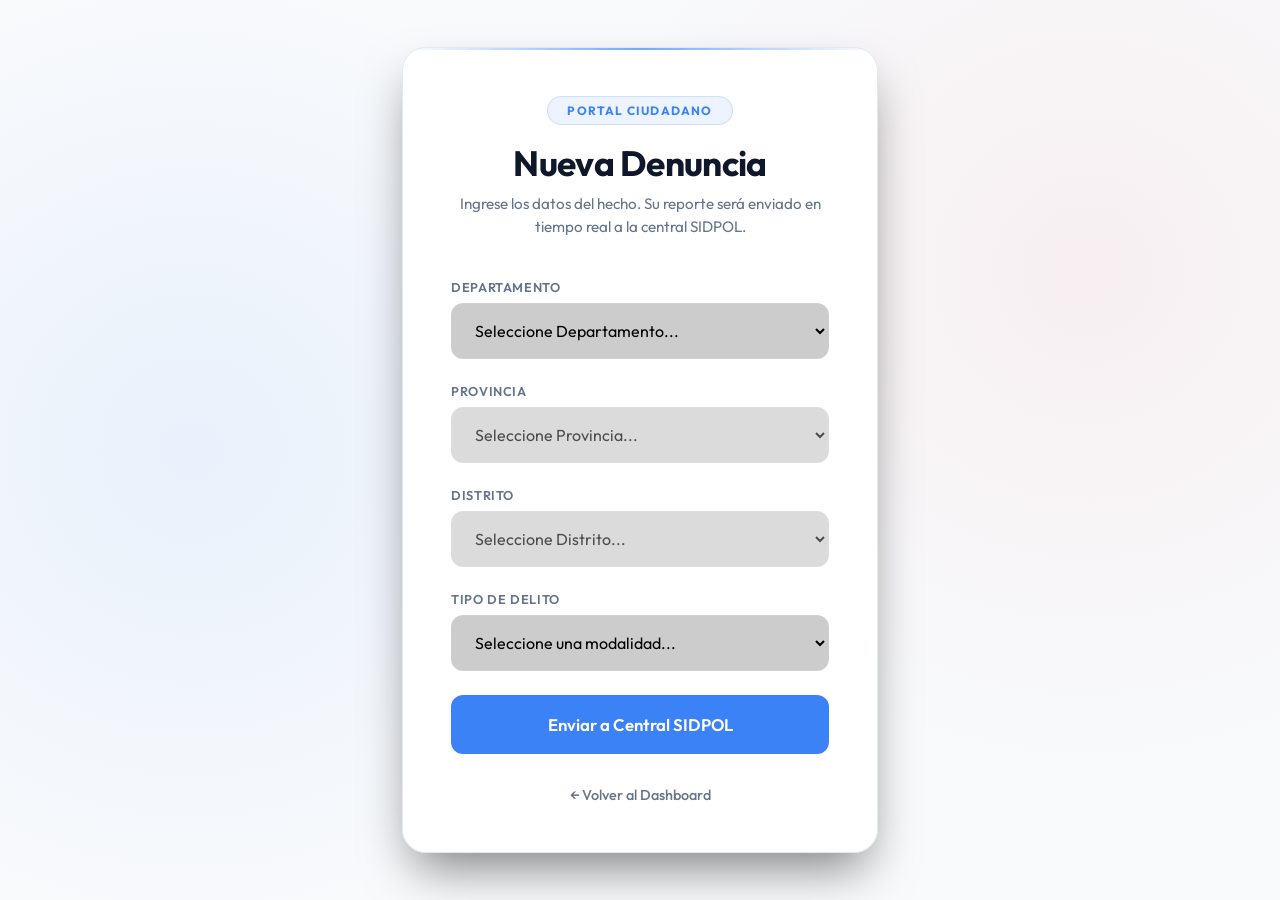
==== app/templates/denuncia.html @ d7db2ab9 "feat: change all" ====
<!DOCTYPE html>
<html lang="es">
<head>
    <meta charset="UTF-8">
    <meta name="viewport" content="width=device-width, initial-scale=1.0">
    <title>Portal Ciudadano — Nueva Denuncia</title>
    
    <link rel="preconnect" href="https://fonts.googleapis.com">
    <link rel="preconnect" href="https://fonts.gstatic.com" crossorigin>
    <link href="https://fonts.googleapis.com/css2?family=Outfit:wght@300;400;500;600;700&display=swap" rel="stylesheet">
    
    <style>
        :root {
            --bg-dark: #f8fafc;
            --card-bg: rgba(255, 255, 255, 0.95);
            --border: #e2e8f0;
            --accent: #3b82f6;
            --accent-hover: #2563eb;
            --text-main: #0f172a;
            --text-muted: #64748b;
            --danger: #ef4444;
            --success: #10b981;
        }

        * { box-sizing: border-box; margin: 0; padding: 0; font-family: 'Outfit', sans-serif; }

        body {
            background-color: var(--bg-dark);
            color: var(--text-main);
            min-height: 100vh;
            display: flex;
            align-items: center;
            justify-content: center;
            background-image: 
                radial-gradient(circle at 15% 50%, rgba(59, 130, 246, 0.08) 0%, transparent 40%),
                radial-gradient(circle at 85% 30%, rgba(239, 68, 68, 0.06) 0%, transparent 40%);
        }

        .container {
            width: 100%;
            max-width: 540px;
            padding: 2rem;
            position: relative;
            z-index: 1;
        }

        .glass-card {
            background: var(--card-bg);
            backdrop-filter: blur(20px);
            -webkit-backdrop-filter: blur(20px);
            border: 1px solid var(--border);
            border-radius: 24px;
            padding: 3rem;
            box-shadow: 0 25px 50px -12px rgba(0, 0, 0, 0.5);
            position: relative;
            overflow: hidden;
        }

        /* Top glow line */
        .glass-card::before {
            content: '';
            position: absolute;
            top: 0; left: 0; right: 0; height: 2px;
            background: linear-gradient(90deg, transparent, var(--accent), transparent);
            opacity: 0.7;
        }

        .header { text-align: center; margin-bottom: 2.5rem; }
        .logo-badge {
            display: inline-block;
            background: rgba(79, 142, 247, 0.1);
            color: var(--accent);
            padding: 0.4rem 1.2rem;
            border-radius: 100px;
            font-size: 0.75rem;
            font-weight: 700;
            letter-spacing: 0.1em;
            margin-bottom: 1rem;
            border: 1px solid rgba(79, 142, 247, 0.2);
        }
        h1 { font-size: 2.2rem; font-weight: 700; margin-bottom: 0.5rem; letter-spacing: -0.02em; }
        p.subtitle { color: var(--text-muted); font-size: 0.95rem; line-height: 1.5; }

        .form-group { margin-bottom: 1.5rem; position: relative; }
        
        label {
            display: block;
            font-size: 0.8rem;
            font-weight: 600;
            color: var(--text-muted);
            margin-bottom: 0.5rem;
            text-transform: uppercase;
            letter-spacing: 0.05em;
        }

        input, select {
            width: 100%;
            background: rgba(0, 0, 0, 0.2);
            border: 1px solid rgba(255, 255, 255, 0.08);
            color: black;
            padding: 1rem 1.2rem;
            border-radius: 12px;
            font-size: 1rem;
            transition: all 0.3s ease;
            outline: none;
        }

        input:focus, select:focus {
            border-color: var(--accent);
            background: rgba(0, 0, 0, 0.4);
            box-shadow: 0 0 0 4px rgba(79, 142, 247, 0.1);
        }

        select option {
            background: var(--bg-dark);
            color: black;
            padding: 10px;
        }

        .btn-submit {
            width: 100%;
            background: var(--accent);
            color: white;
            border: none;
            padding: 1.2rem;
            border-radius: 12px;
            font-size: 1.05rem;
            font-weight: 600;
            cursor: pointer;
            transition: all 0.3s ease;
            margin-top: 1rem;
            display: flex;
            align-items: center;
            justify-content: center;
            gap: 10px;
        }

        .btn-submit:hover {
            background: var(--accent-hover);
            transform: translateY(-2px);
            box-shadow: 0 10px 20px -10px var(--accent);
        }

        .btn-submit:active { transform: translateY(0); }

        /* Loader */
        .spinner {
            display: none;
            width: 20px; height: 20px;
            border: 3px solid rgba(255,255,255,0.3);
            border-radius: 50%;
            border-top-color: white;
            animation: spin 1s linear infinite;
        }
        @keyframes spin { to { transform: rotate(360deg); } }

        .btn-submit.loading .spinner { display: block; }
        .btn-submit.loading .btn-text { opacity: 0.8; }

        /* Toast Notification */
        .toast {
            position: fixed;
            bottom: 30px; left: 50%;
            transform: translateX(-50%) translateY(100px);
            background: var(--success);
            color: #000;
            padding: 1rem 2rem;
            border-radius: 100px;
            font-weight: 600;
            font-size: 0.95rem;
            box-shadow: 0 10px 30px -10px var(--success);
            opacity: 0;
            transition: all 0.5s cubic-bezier(0.68, -0.55, 0.265, 1.55);
            z-index: 1000;
            display: flex; align-items: center; gap: 10px;
        }

        .toast.show {
            transform: translateX(-50%) translateY(0);
            opacity: 1;
        }

        .back-link {
            display: inline-block;
            margin-top: 2rem;
            color: var(--text-muted);
            text-decoration: none;
            font-size: 0.9rem;
            font-weight: 500;
            transition: color 0.2s;
            text-align: center;
            width: 100%;
        }
        .back-link:hover { color: white; }

        @media (max-width: 600px) {
            .glass-card { padding: 2rem; }
            h1 { font-size: 1.8rem; }
        }
    </style>
</head>
<body>

    <div class="container">
        <div class="glass-card">
            <div class="header">
                <div class="logo-badge">PORTAL CIUDADANO</div>
                <h1>Nueva Denuncia</h1>
                <p class="subtitle">Ingrese los datos del hecho. Su reporte será enviado en tiempo real a la central SIDPOL.</p>
            </div>

            <form id="denunciaForm">
                <div class="form-group">
                    <label>Departamento</label>
                    <select id="departamento" required>
                        <option value="" disabled selected>Seleccione Departamento...</option>
                    </select>
                </div>
                
                <div class="form-group">
                    <label>Provincia</label>
                    <select id="provincia" required disabled>
                        <option value="" disabled selected>Seleccione Provincia...</option>
                    </select>
                </div>
                
                <div class="form-group">
                    <label>Distrito</label>
                    <select id="distrito" required disabled>
                        <option value="" disabled selected>Seleccione Distrito...</option>
                    </select>
                </div>
                
                <div class="form-group">
                    <label>Tipo de Delito</label>
                    <select id="tipo_hecho" required>
                        <option value="" disabled selected>Seleccione una modalidad...</option>
                        <option value="ROBO AGRAVADO">Robo Agravado (Crítico)</option>
                        <option value="HURTO SIMPLE">Hurto Simple</option>
                        <option value="HOMICIDIO">Homicidio (Crítico)</option>
                        <option value="EXTORSION">Extorsión</option>
                        <option value="VIOLACION SEXUAL">Violación Sexual (Crítico)</option>
                        <option value="ESTAFA">Estafa</option>
                    </select>
                </div>

                <button type="submit" class="btn-submit" id="submitBtn">
                    <span class="spinner"></span>
                    <span class="btn-text">Enviar a Central SIDPOL</span>
                </button>
            </form>

            <a href="/" class="back-link">← Volver al Dashboard</a>
        </div>
    </div>

    <!-- Data invisible para Javascript (Evita errores en el IDE) -->
    <script id="ubigeo-data" type="application/json">
        {{ ubigeo | tojson | safe }}
    </script>

    <!-- Toast Notification -->
    <div class="toast" id="toast">
        <svg width="20" height="20" viewBox="0 0 24 24" fill="none" stroke="currentColor" stroke-width="3" stroke-linecap="round" stroke-linejoin="round"><polyline points="20 6 9 17 4 12"></polyline></svg>
        Denuncia ingresada al sistema
    </div>

    <script>
        const form = document.getElementById('denunciaForm');
        const btn = document.getElementById('submitBtn');
        const toast = document.getElementById('toast');

        form.addEventListener('submit', async (e) => {
            e.preventDefault();
            
            // UI Loading state
            btn.classList.add('loading');
            btn.disabled = true;

            const payload = {
                departamento: document.getElementById('departamento').value,
                provincia: document.getElementById('provincia').value,
                distrito: document.getElementById('distrito').value,
                tipo_hecho: document.getElementById('tipo_hecho').value
            };

            try {
                const res = await fetch('/api/denunciar', {
                    method: 'POST',
                    headers: { 'Content-Type': 'application/json' },
                    body: JSON.stringify(payload)
                });
                const data = await res.json();
                
                if (data.status === 'success') {
                    // Show success
                    form.reset();
                    toast.classList.add('show');
                    setTimeout(() => toast.classList.remove('show'), 3500);
                } else {
                    alert('Hubo un error al procesar su solicitud.');
                }
            } catch (err) {
                alert('Error de conexión. Asegúrese que el backend está corriendo.');
            } finally {
                btn.classList.remove('loading');
                btn.disabled = false;
            }
        });

        // Lógica de Select en cascada para UBIGEO
        const ubigeoText = document.getElementById('ubigeo-data').textContent;
        const ubigeoData = JSON.parse(ubigeoText);
        
        const selDept = document.getElementById('departamento');
        const selProv = document.getElementById('provincia');
        const selDist = document.getElementById('distrito');

        // Llenar departamentos ordenados
        Object.keys(ubigeoData).sort().forEach(dept => {
            const opt = document.createElement('option');
            opt.value = dept;
            opt.textContent = dept;
            selDept.appendChild(opt);
        });

        selDept.addEventListener('change', (e) => {
            selProv.innerHTML = '<option value="" disabled selected>Seleccione Provincia...</option>';
            selDist.innerHTML = '<option value="" disabled selected>Seleccione Distrito...</option>';
            selProv.disabled = false;
            selDist.disabled = true;
            
            const provincias = ubigeoData[e.target.value] || {};
            Object.keys(provincias).sort().forEach(prov => {
                const opt = document.createElement('option');
                opt.value = prov;
                opt.textContent = prov;
                selProv.appendChild(opt);
            });
        });

        selProv.addEventListener('change', (e) => {
            selDist.innerHTML = '<option value="" disabled selected>Seleccione Distrito...</option>';
            selDist.disabled = false;
            
            const dept = selDept.value;
            const prov = e.target.value;
            const distritos = ubigeoData[dept][prov] || [];
            
            distritos.forEach(dist => {
                const opt = document.createElement('option');
                opt.value = dist;
                opt.textContent = dist;
                selDist.appendChild(opt);
            });
        });
    </script>
</body>
</html>
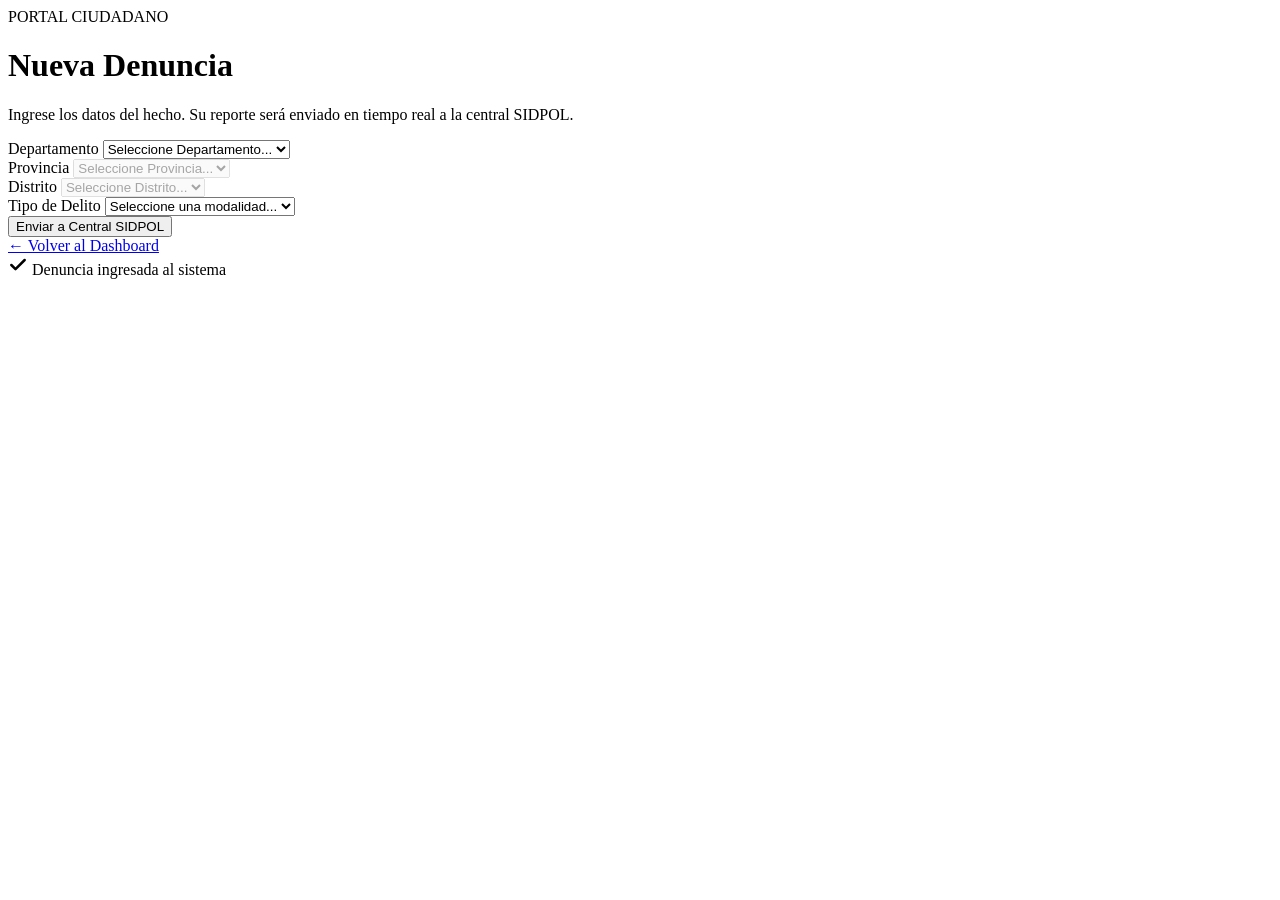
==== commit ea786f40: "feat: implement Flask application structure with denuncia submission portal and Kafka integration" ====
--- a/app/templates/denuncia.html
+++ b/app/templates/denuncia.html
@@ -9,195 +9,7 @@
     <link rel="preconnect" href="https://fonts.gstatic.com" crossorigin>
     <link href="https://fonts.googleapis.com/css2?family=Outfit:wght@300;400;500;600;700&display=swap" rel="stylesheet">
     
-    <style>
-        :root {
-            --bg-dark: #f8fafc;
-            --card-bg: rgba(255, 255, 255, 0.95);
-            --border: #e2e8f0;
-            --accent: #3b82f6;
-            --accent-hover: #2563eb;
-            --text-main: #0f172a;
-            --text-muted: #64748b;
-            --danger: #ef4444;
-            --success: #10b981;
-        }
-
-        * { box-sizing: border-box; margin: 0; padding: 0; font-family: 'Outfit', sans-serif; }
-
-        body {
-            background-color: var(--bg-dark);
-            color: var(--text-main);
-            min-height: 100vh;
-            display: flex;
-            align-items: center;
-            justify-content: center;
-            background-image: 
-                radial-gradient(circle at 15% 50%, rgba(59, 130, 246, 0.08) 0%, transparent 40%),
-                radial-gradient(circle at 85% 30%, rgba(239, 68, 68, 0.06) 0%, transparent 40%);
-        }
-
-        .container {
-            width: 100%;
-            max-width: 540px;
-            padding: 2rem;
-            position: relative;
-            z-index: 1;
-        }
-
-        .glass-card {
-            background: var(--card-bg);
-            backdrop-filter: blur(20px);
-            -webkit-backdrop-filter: blur(20px);
-            border: 1px solid var(--border);
-            border-radius: 24px;
-            padding: 3rem;
-            box-shadow: 0 25px 50px -12px rgba(0, 0, 0, 0.5);
-            position: relative;
-            overflow: hidden;
-        }
-
-        /* Top glow line */
-        .glass-card::before {
-            content: '';
-            position: absolute;
-            top: 0; left: 0; right: 0; height: 2px;
-            background: linear-gradient(90deg, transparent, var(--accent), transparent);
-            opacity: 0.7;
-        }
-
-        .header { text-align: center; margin-bottom: 2.5rem; }
-        .logo-badge {
-            display: inline-block;
-            background: rgba(79, 142, 247, 0.1);
-            color: var(--accent);
-            padding: 0.4rem 1.2rem;
-            border-radius: 100px;
-            font-size: 0.75rem;
-            font-weight: 700;
-            letter-spacing: 0.1em;
-            margin-bottom: 1rem;
-            border: 1px solid rgba(79, 142, 247, 0.2);
-        }
-        h1 { font-size: 2.2rem; font-weight: 700; margin-bottom: 0.5rem; letter-spacing: -0.02em; }
-        p.subtitle { color: var(--text-muted); font-size: 0.95rem; line-height: 1.5; }
-
-        .form-group { margin-bottom: 1.5rem; position: relative; }
-        
-        label {
-            display: block;
-            font-size: 0.8rem;
-            font-weight: 600;
-            color: var(--text-muted);
-            margin-bottom: 0.5rem;
-            text-transform: uppercase;
-            letter-spacing: 0.05em;
-        }
-
-        input, select {
-            width: 100%;
-            background: rgba(0, 0, 0, 0.2);
-            border: 1px solid rgba(255, 255, 255, 0.08);
-            color: black;
-            padding: 1rem 1.2rem;
-            border-radius: 12px;
-            font-size: 1rem;
-            transition: all 0.3s ease;
-            outline: none;
-        }
-
-        input:focus, select:focus {
-            border-color: var(--accent);
-            background: rgba(0, 0, 0, 0.4);
-            box-shadow: 0 0 0 4px rgba(79, 142, 247, 0.1);
-        }
-
-        select option {
-            background: var(--bg-dark);
-            color: black;
-            padding: 10px;
-        }
-
-        .btn-submit {
-            width: 100%;
-            background: var(--accent);
-            color: white;
-            border: none;
-            padding: 1.2rem;
-            border-radius: 12px;
-            font-size: 1.05rem;
-            font-weight: 600;
-            cursor: pointer;
-            transition: all 0.3s ease;
-            margin-top: 1rem;
-            display: flex;
-            align-items: center;
-            justify-content: center;
-            gap: 10px;
-        }
-
-        .btn-submit:hover {
-            background: var(--accent-hover);
-            transform: translateY(-2px);
-            box-shadow: 0 10px 20px -10px var(--accent);
-        }
-
-        .btn-submit:active { transform: translateY(0); }
-
-        /* Loader */
-        .spinner {
-            display: none;
-            width: 20px; height: 20px;
-            border: 3px solid rgba(255,255,255,0.3);
-            border-radius: 50%;
-            border-top-color: white;
-            animation: spin 1s linear infinite;
-        }
-        @keyframes spin { to { transform: rotate(360deg); } }
-
-        .btn-submit.loading .spinner { display: block; }
-        .btn-submit.loading .btn-text { opacity: 0.8; }
-
-        /* Toast Notification */
-        .toast {
-            position: fixed;
-            bottom: 30px; left: 50%;
-            transform: translateX(-50%) translateY(100px);
-            background: var(--success);
-            color: #000;
-            padding: 1rem 2rem;
-            border-radius: 100px;
-            font-weight: 600;
-            font-size: 0.95rem;
-            box-shadow: 0 10px 30px -10px var(--success);
-            opacity: 0;
-            transition: all 0.5s cubic-bezier(0.68, -0.55, 0.265, 1.55);
-            z-index: 1000;
-            display: flex; align-items: center; gap: 10px;
-        }
-
-        .toast.show {
-            transform: translateX(-50%) translateY(0);
-            opacity: 1;
-        }
-
-        .back-link {
-            display: inline-block;
-            margin-top: 2rem;
-            color: var(--text-muted);
-            text-decoration: none;
-            font-size: 0.9rem;
-            font-weight: 500;
-            transition: color 0.2s;
-            text-align: center;
-            width: 100%;
-        }
-        .back-link:hover { color: white; }
-
-        @media (max-width: 600px) {
-            .glass-card { padding: 2rem; }
-            h1 { font-size: 1.8rem; }
-        }
-    </style>
+    <link rel="stylesheet" href="/static/css/denuncia.css">
 </head>
 <body>
 
@@ -265,95 +77,6 @@
         Denuncia ingresada al sistema
     </div>
 
-    <script>
-        const form = document.getElementById('denunciaForm');
-        const btn = document.getElementById('submitBtn');
-        const toast = document.getElementById('toast');
-
-        form.addEventListener('submit', async (e) => {
-            e.preventDefault();
-            
-            // UI Loading state
-            btn.classList.add('loading');
-            btn.disabled = true;
-
-            const payload = {
-                departamento: document.getElementById('departamento').value,
-                provincia: document.getElementById('provincia').value,
-                distrito: document.getElementById('distrito').value,
-                tipo_hecho: document.getElementById('tipo_hecho').value
-            };
-
-            try {
-                const res = await fetch('/api/denunciar', {
-                    method: 'POST',
-                    headers: { 'Content-Type': 'application/json' },
-                    body: JSON.stringify(payload)
-                });
-                const data = await res.json();
-                
-                if (data.status === 'success') {
-                    // Show success
-                    form.reset();
-                    toast.classList.add('show');
-                    setTimeout(() => toast.classList.remove('show'), 3500);
-                } else {
-                    alert('Hubo un error al procesar su solicitud.');
-                }
-            } catch (err) {
-                alert('Error de conexión. Asegúrese que el backend está corriendo.');
-            } finally {
-                btn.classList.remove('loading');
-                btn.disabled = false;
-            }
-        });
-
-        // Lógica de Select en cascada para UBIGEO
-        const ubigeoText = document.getElementById('ubigeo-data').textContent;
-        const ubigeoData = JSON.parse(ubigeoText);
-        
-        const selDept = document.getElementById('departamento');
-        const selProv = document.getElementById('provincia');
-        const selDist = document.getElementById('distrito');
-
-        // Llenar departamentos ordenados
-        Object.keys(ubigeoData).sort().forEach(dept => {
-            const opt = document.createElement('option');
-            opt.value = dept;
-            opt.textContent = dept;
-            selDept.appendChild(opt);
-        });
-
-        selDept.addEventListener('change', (e) => {
-            selProv.innerHTML = '<option value="" disabled selected>Seleccione Provincia...</option>';
-            selDist.innerHTML = '<option value="" disabled selected>Seleccione Distrito...</option>';
-            selProv.disabled = false;
-            selDist.disabled = true;
-            
-            const provincias = ubigeoData[e.target.value] || {};
-            Object.keys(provincias).sort().forEach(prov => {
-                const opt = document.createElement('option');
-                opt.value = prov;
-                opt.textContent = prov;
-                selProv.appendChild(opt);
-            });
-        });
-
-        selProv.addEventListener('change', (e) => {
-            selDist.innerHTML = '<option value="" disabled selected>Seleccione Distrito...</option>';
-            selDist.disabled = false;
-            
-            const dept = selDept.value;
-            const prov = e.target.value;
-            const distritos = ubigeoData[dept][prov] || [];
-            
-            distritos.forEach(dist => {
-                const opt = document.createElement('option');
-                opt.value = dist;
-                opt.textContent = dist;
-                selDist.appendChild(opt);
-            });
-        });
-    </script>
+    <script src="/static/js/denuncia.js"></script>
 </body>
 </html>
